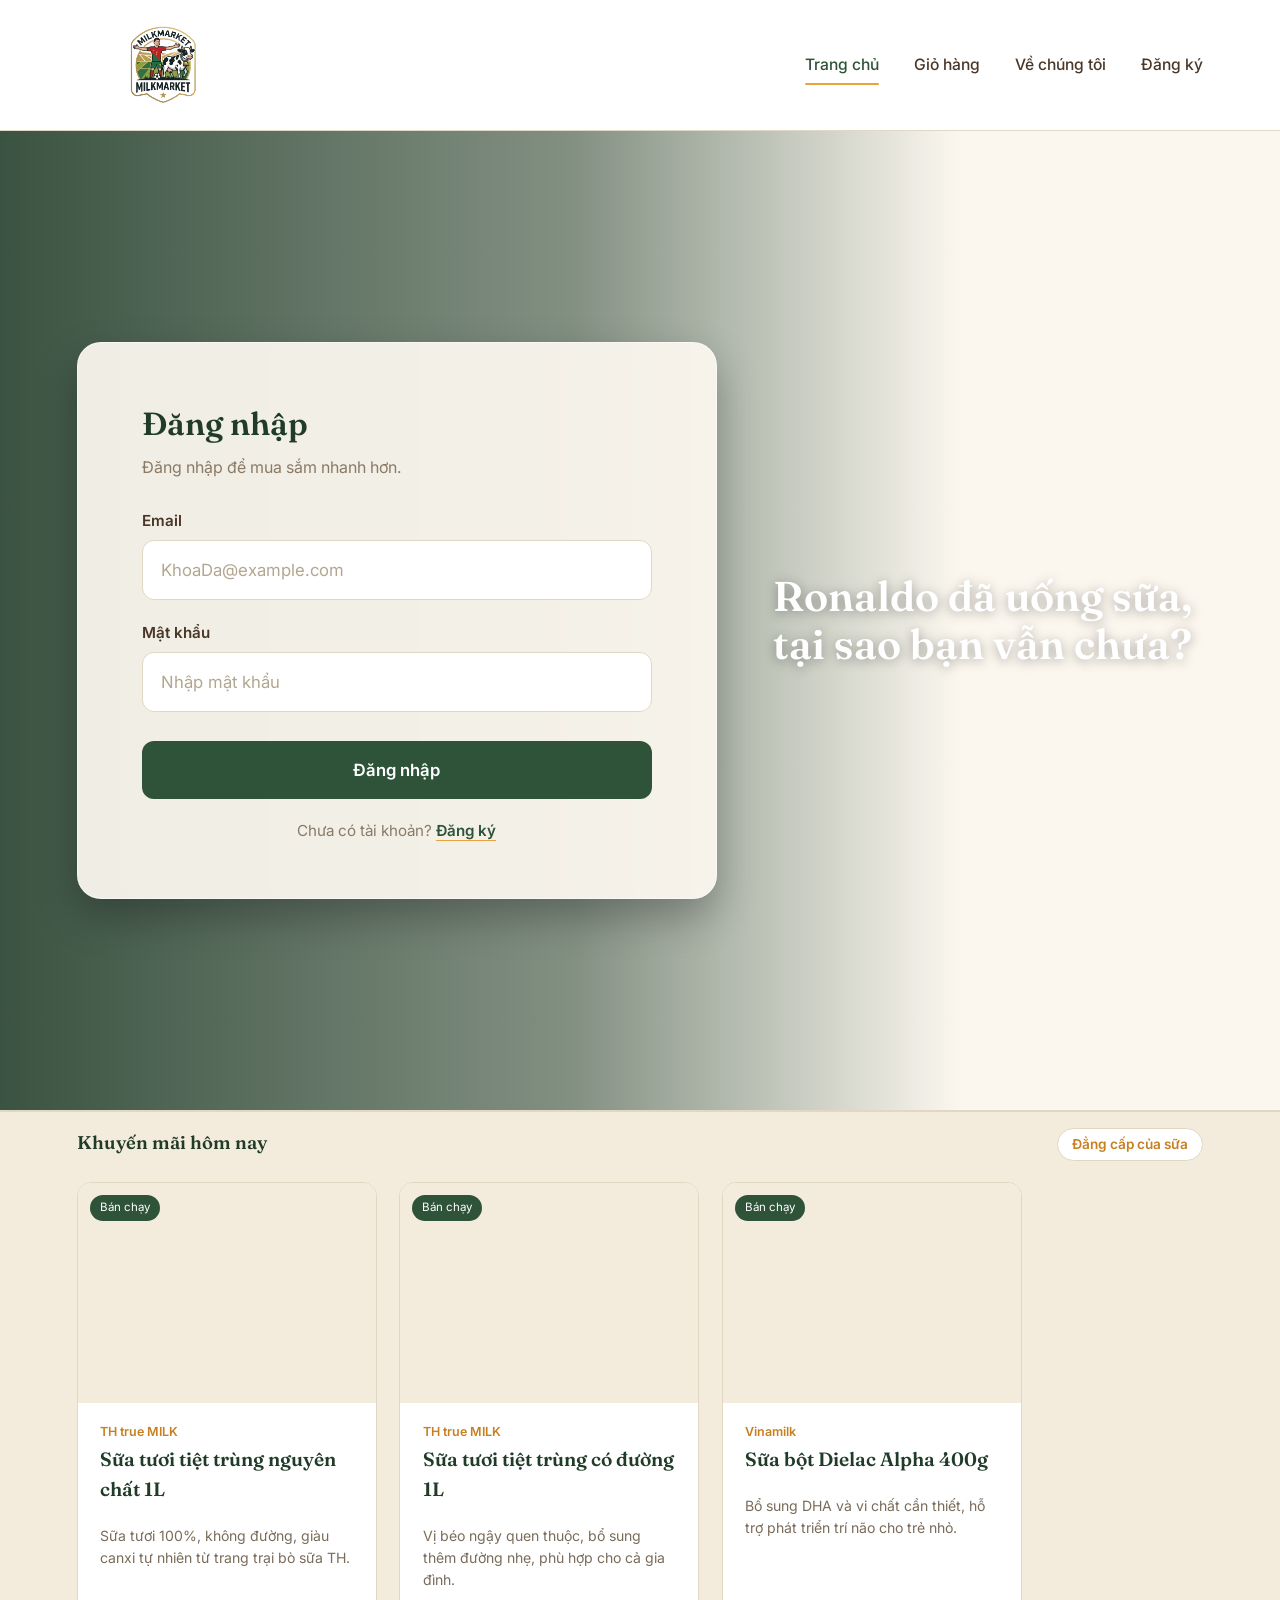
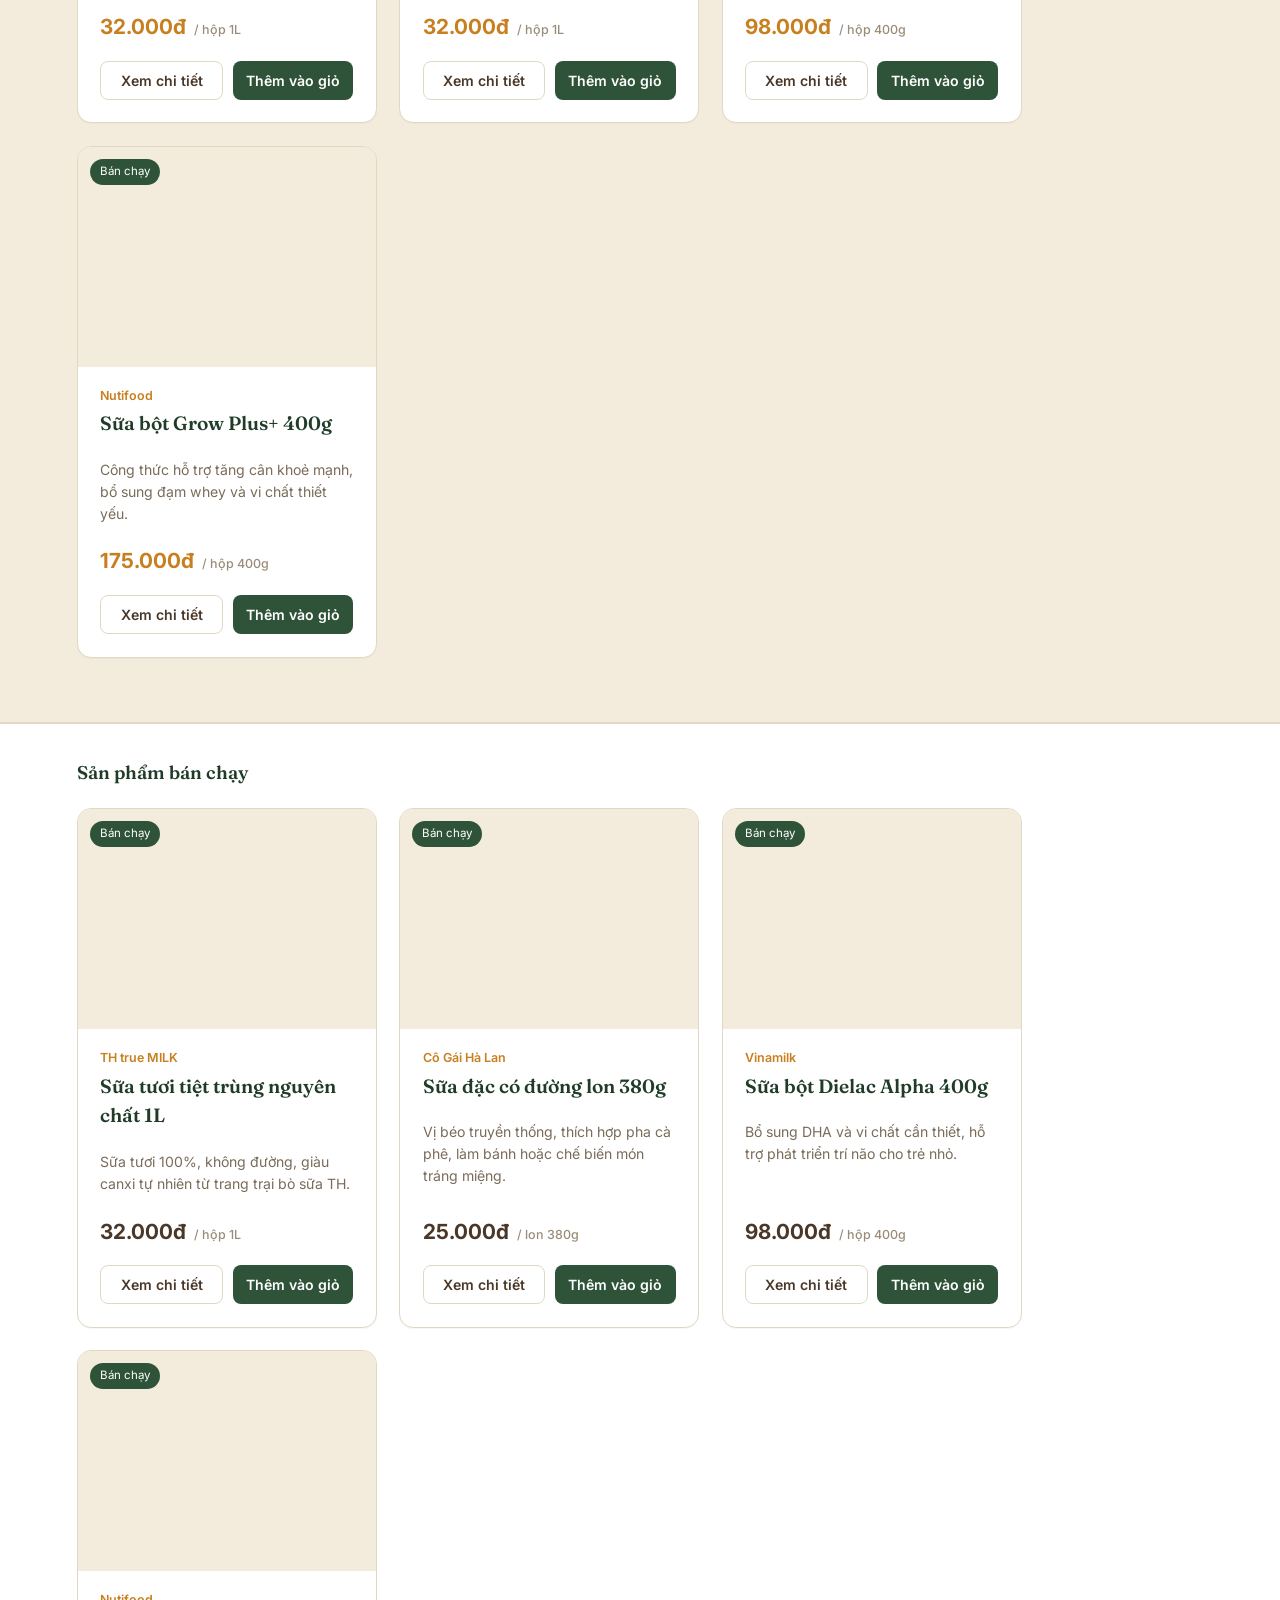
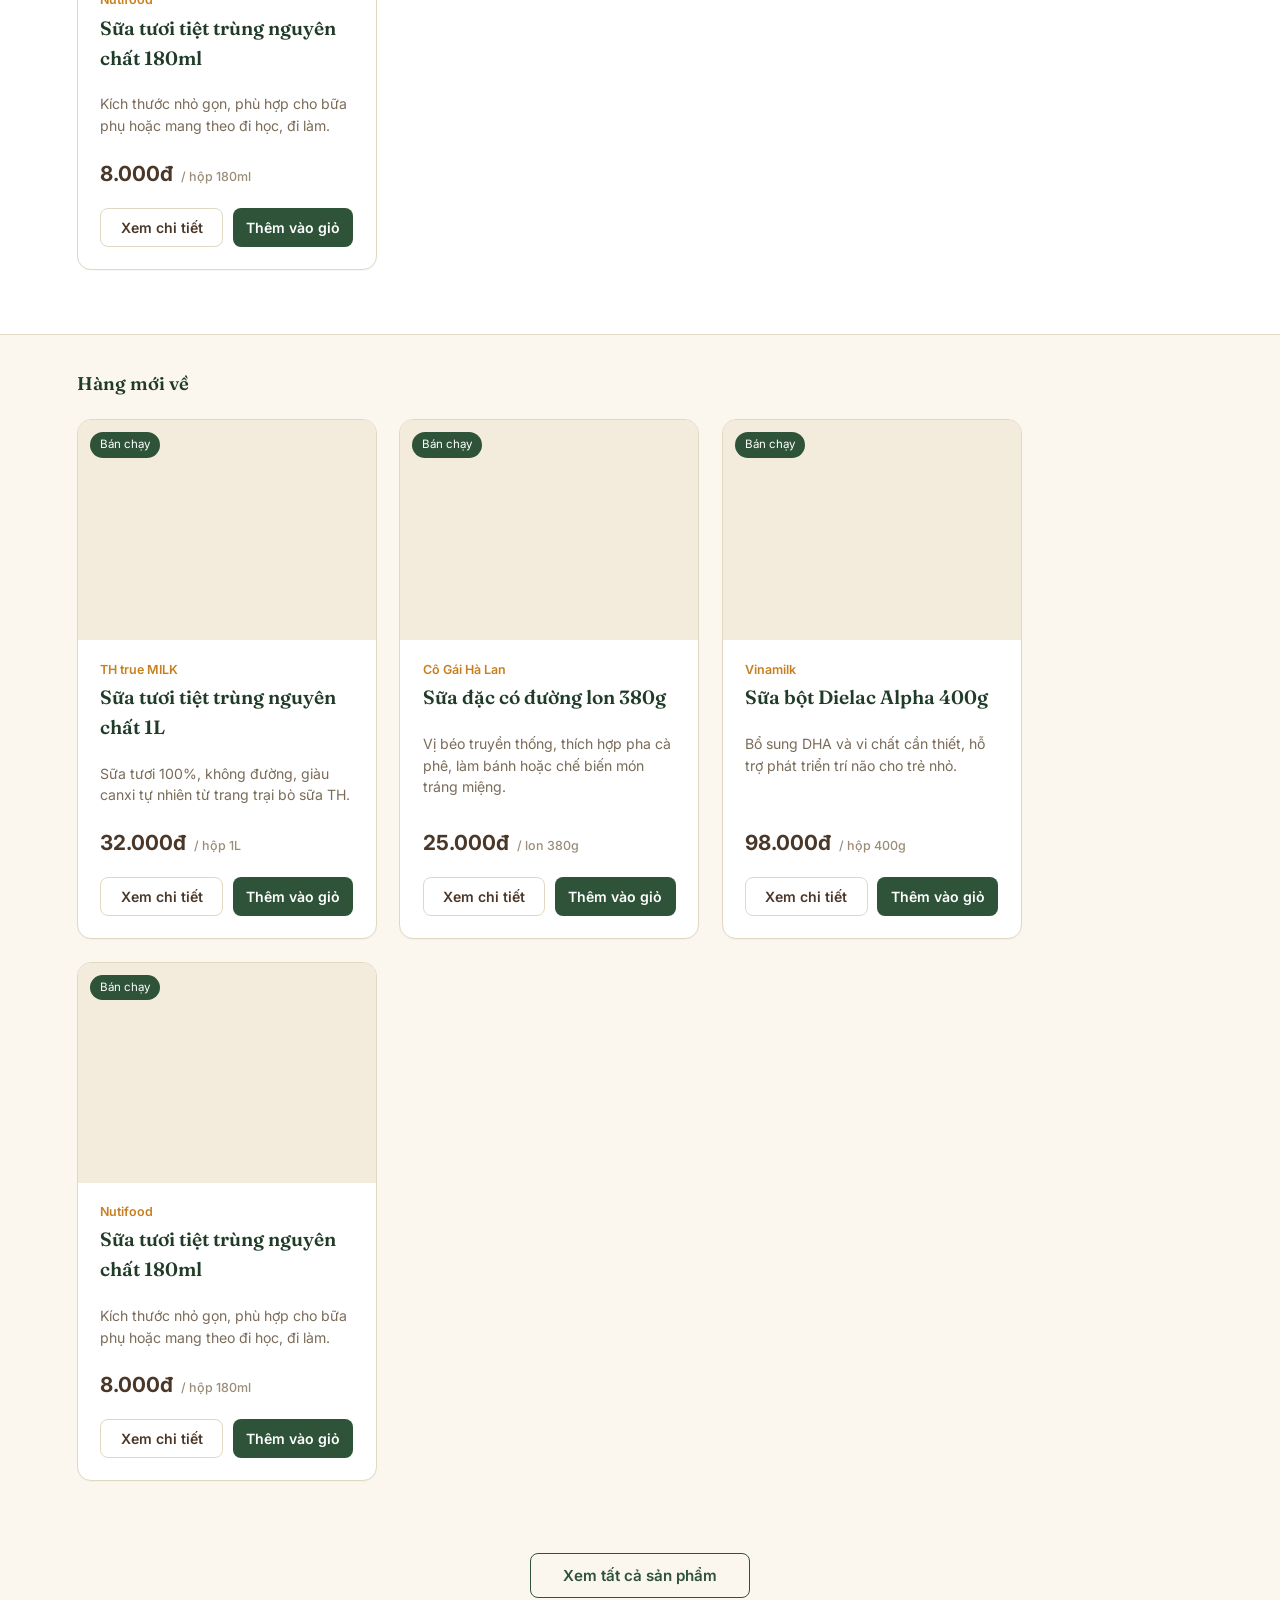
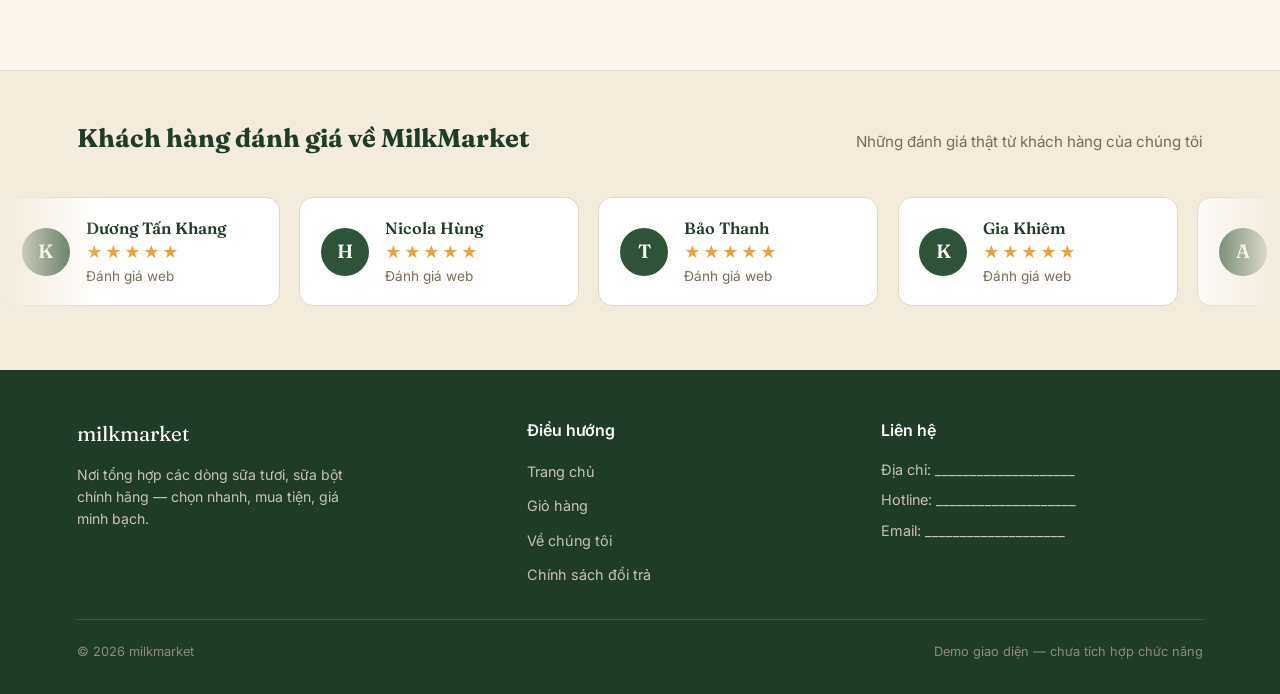
==== index.html @ 3c197a3c "Add files via upload" ====
<!DOCTYPE html>
<html lang="vi">
<head>
<meta charset="UTF-8">
<meta name="viewport" content="width=device-width, initial-scale=1.0">
<title>MilkMarket — Sữa tươi mỗi ngày</title>
<link rel="stylesheet" href="style.css">
<style>
  @import url('https://fonts.googleapis.com/css2?family=Fraunces:opsz,wght@9..144,500;9..144,600;9..144,700&family=Inter:wght@400;500;600;700&display=swap');

  :root{
    --cream: #FBF7EF;
    --cream-deep: #F3EBDC;
    --forest: #2E5339;
    --forest-deep: #203C29;
    --butter: #E8A33D;
    --butter-deep: #C77F1F;
    --cocoa: #4A3728;
    --line: #E1D8C4;
    --white: #FFFFFF;
  }

  *{ box-sizing: border-box; }
  html{ scroll-behavior: smooth; }
  body{
    margin:0;
    background: var(--cream);
    color: var(--cocoa);
    font-family: 'Inter', sans-serif;
    line-height: 1.55;
  }
  h1,h2,h3,.brand{
    font-family: 'Fraunces', serif;
    color: var(--forest-deep);
    margin: 0;
  }
  a{ color: inherit; text-decoration: none; }
  img{ max-width:100%; display:block; }

  
  /* ---------- NAVBAR ---------- */
  .navbar{
    display:flex;
    align-items:center;
    justify-content:space-between;
    padding: 18px 6vw;
    background: var(--white);
    border-bottom: 1px solid var(--line);
    position: sticky;
    top:0;
    z-index: 20;
  }
  .brand{
    font-size: 1.5rem;
    font-weight: 600;
    display:flex;
    align-items:center;
    gap:10px;
  }
  .brand .dot{
    width: 12px; height:12px; border-radius:50%;
    background: var(--butter);
    display:inline-block;
  }
  .nav-links{
    display:flex;
    gap: 2.2rem;
    font-size: 0.98rem;
    font-weight: 500;
  }
  .nav-links a{
    position:relative;
    padding: 4px 0;
    color: var(--cocoa);
  }
  .nav-links a:hover{ color: var(--forest); }
  .nav-links a.active{ color: var(--forest); }
  .nav-links a.active::after{
    content:"";
    position:absolute;
    left:0; right:0; bottom:-4px;
    height:2px;
    background: var(--butter);
    border-radius: 2px;
  }

  /* ---------- HERO ---------- */
  .hero{
    padding: 4.5rem 6vw 3rem;
    display:flex;
    align-items:center;
    justify-content:space-between;
    gap: 2rem;
    flex-wrap: wrap;
  }
  .hero-text h1{
    font-size: clamp(2rem, 4vw, 2.9rem);
    font-weight: 600;
    max-width: 14ch;
    line-height: 1.15;
  }
  .hero-text p{
    max-width: 46ch;
    margin-top: 1rem;
    color: #6b5c4c;
    font-size: 1.05rem;
  }
  .hero-badge{
    display:inline-flex;
    align-items:center;
    gap:8px;
    background: var(--cream-deep);
    border: 1px solid var(--line);
    padding: 6px 14px;
    border-radius: 999px;
    font-size: 0.85rem;
    color: var(--forest-deep);
    margin-bottom: 1.2rem;
  }
  .hero-badge .dot{
    width:7px;height:7px;border-radius:50%;
    background: var(--forest);
  }
  .hero-visual{
    width: 260px;
    height: 260px;
    border-radius: 50%;
    background: radial-gradient(circle at 35% 30%, #ffffff 0%, var(--cream-deep) 55%, var(--line) 100%);
    display:flex;
    align-items:center;
    justify-content:center;
    flex-shrink: 0;
    border: 1px solid var(--line);
  }
  .hero-visual svg{ width: 62%; }

  /* ---------- FILTERS ---------- */
  .filters-section{
    padding: 0 6vw 2.5rem;
  }
  .filters-section h2{
    font-size: 1.15rem;
    font-weight: 600;
    margin-bottom: 1rem;
  }
  .filter-box{
    background: var(--white);
    border: 1px solid var(--line);
    border-radius: 14px;
    padding: 1.3rem 1.5rem 1.5rem;
    max-width: 640px;
  }
  .filter-group{
    padding-bottom: 1.1rem;
    margin-bottom: 1.1rem;
    border-bottom: 1px solid var(--line);
  }
  .filter-group:last-child{
    padding-bottom: 0;
    margin-bottom: 0;
    border-bottom: none;
  }
  .filter-label{
    font-size: 0.82rem;
    color: #8a7a66;
    margin-bottom: 0.7rem;
    display:block;
  }
  .pill-row{
    display:flex;
    flex-wrap:wrap;
    gap: 0.6rem;
  }
  .pill{
    border: 1px solid var(--line);
    background: var(--cream);
    color: var(--cocoa);
    padding: 8px 18px;
    border-radius: 8px;
    font-size: 0.9rem;
    font-family: inherit;
    cursor: pointer;
    transition: border-color 0.15s ease, color 0.15s ease, background 0.15s ease;
  }
  .pill:hover{
    border-color: var(--forest);
    color: var(--forest-deep);
  }
  .pill.is-selected{
    background: var(--forest);
    border-color: var(--forest);
    color: var(--white);
  }

  /* ---------- PRODUCT SECTION ---------- */
  .product-section{
    padding: 1rem 6vw 4rem;
  }
  .product-section h2{
    font-size: 1.15rem;
    font-weight: 600;
    margin-bottom: 1.3rem;
  }

  .product-card{
    max-width: 300px;
    background: var(--white);
    border: 1px solid var(--line);
    border-radius: 14px;
    overflow: hidden;
    box-shadow: 0 1px 0 rgba(74,55,40,0.03);
  }
  .card-media{
    background: var(--cream-deep);
    padding: 1.8rem 1.5rem 1.2rem;
    display:flex;
    align-items:center;
    justify-content:center;
    position: relative;
  }
  .card-media .tag{
    position:absolute;
    top: 12px; left:12px;
    background: var(--forest);
    color:#fff;
    font-size: 0.72rem;
    padding: 4px 10px;
    border-radius: 999px;
  }
  .card-body{
    padding: 1.2rem 1.4rem 1.4rem;
  }
  .card-brand{
    font-size: 0.78rem;
    color: var(--butter-deep);
    font-weight: 600;
    margin-bottom: 4px;
  }
  .card-title{
    font-family: 'Fraunces', serif;
    font-size: 1.2rem;
    font-weight: 600;
    color: var(--forest-deep);
    margin-bottom: 6px;
  }
  .card-desc{
    font-size: 0.88rem;
    color: #7a6c5a;
    margin-bottom: 0.9rem;
  }
  .card-price-row{
    display:flex;
    align-items:baseline;
    justify-content:space-between;
    margin-bottom: 1.1rem;
  }
  .card-price{
    font-size: 1.3rem;
    font-weight: 700;
    color: var(--cocoa);
  }
  .card-price span{
    font-size: 0.78rem;
    font-weight: 500;
    color: #9a8c78;
    margin-left: 3px;
  }
  .card-actions{
    display:flex;
    gap: 0.6rem;
  }
  .btn{
    flex:1;
    padding: 10px 0;
    border-radius: 8px;
    font-size: 0.88rem;
    font-weight: 600;
    font-family: inherit;
    cursor: pointer;
    border: none;
    transition: background 0.15s ease, opacity 0.15s ease;
  }
  .btn-primary{
    background: var(--forest);
    color: #fff;
  }
  .btn-primary:hover{ background: var(--forest-deep); }
  .btn-outline{
    background: transparent;
    border: 1px solid var(--line);
    color: var(--cocoa);
  }
  .btn-outline:hover{ border-color: var(--cocoa); }

  /* ---------- FOOTER ---------- */
  footer{
    background: var(--forest-deep);
    color: #E9E4D8;
    padding: 3rem 6vw 2rem;
  }
  .footer-grid{
    display:grid;
    grid-template-columns: 1.3fr 1fr 1fr;
    gap: 2rem;
    padding-bottom: 2rem;
    border-bottom: 1px solid rgba(255,255,255,0.12);
  }
  .footer-grid h3{
    color: #fff;
    font-size: 1rem;
    margin-bottom: 1rem;
    font-family: 'Inter', sans-serif;
    font-weight: 600;
  }
  .footer-brand{
    font-family: 'Fraunces', serif;
    font-size: 1.3rem;
    color: #fff;
    margin-bottom: 0.7rem;
  }
  .footer-grid p{
    font-size: 0.88rem;
    color: #C9C2B4;
    max-width: 32ch;
  }
  .footer-links{
    list-style:none;
    padding:0; margin:0;
    display:flex;
    flex-direction:column;
    gap: 0.6rem;
  }
  .footer-links a{
    font-size: 0.9rem;
    color: #C9C2B4;
  }
  .footer-links a:hover{ color: #fff; }
  .footer-contact p{
    font-size: 0.9rem;
    color: #C9C2B4;
    margin: 0 0 0.5rem;
  }
  .footer-bottom{
    padding-top: 1.4rem;
    font-size: 0.8rem;
    color: #8f8a7d;
    display:flex;
    justify-content:space-between;
    flex-wrap:wrap;
    gap: 0.5rem;
  }

  @media (max-width: 720px){
    .navbar{ padding: 16px 5vw; flex-wrap: wrap; gap: 10px; }
    .nav-links{ gap: 1.2rem; font-size: 0.9rem; }
    .hero{ padding: 2.5rem 5vw 2rem; }
    .hero-visual{ width: 180px; height:180px; }
    .filters-section, .product-section{ padding-left: 5vw; padding-right: 5vw; }
    .filter-box{ padding: 1.1rem 1.2rem 1.3rem; max-width: none; }
    .footer-grid{ grid-template-columns: 1fr; gap: 1.6rem; }
  }
</style>
</head>
<body >

  
  <!-- ================= NAVBAR ================= -->
<nav class="navbar">
  <a href="index.html" class="brand">
    <img src="Milkmarket.png" alt="MilkMarket Logo" class="logo-img">
  </a>
  <div class="nav-links">
    <a href="index.html" class="active">Trang chủ</a>
    <a href="cart.html">Giỏ hàng</a>
    <a href="about.html">Về chúng tôi</a>
    <a href="SignUp.html" id="nav-auth">Đăng ký</a>
    <a href="#" id="nav-logout" class="nav-logout" hidden>Đăng xuất</a> 
  </div>
</nav>



<!-- ================= HERO + ĐĂNG NHẬP ================= -->
<section class="hero-login">

  <form class="login-card" id="login-form" action="#">
    <h2>Đăng nhập</h2>
    <p class="login-sub">Đăng nhập để mua sắm nhanh hơn.</p>

    <div class="login-field">
      <label for="email">Email</label>
      <input type="text" id="email" name="email" placeholder="KhoaDa@example.com" required>
    </div>

    <div class="login-field">
      <label for="mat-khau">Mật khẩu</label>
      <input type="password" id="mat-khau" name="mat-khau" placeholder="Nhập mật khẩu" required>
    </div>
 <p id="thong-bao-dang-nhap" class="login-alert"></p>

    <button type="submit" class="btn-login">Đăng nhập</button>
    <p class="login-switch">Chưa có tài khoản? <a href="SignUp.html">Đăng ký</a></p>
  </form>

  <div class="hero-login-text">
    
    <h1>Ronaldo đã uống sữa, tại sao bạn vẫn chưa?</h1>
    
  </div>

</section>



  <!-- ================= PRODUCT (card) ================= -->
<main class="home-main">

  <!-- ===== KHUYẾN MÃI ===== -->
  <section class="product-section sale-section" id="khuyen-mai">
    <div class="section-head sale-head">
      <h2>Khuyến mãi hôm nay</h2>
      <p id="sale-note">Đẳng cấp của sữa </p>
    </div>
    <div class="product-list" id="sale-list"></div>
  </section>

  <!-- ===== BÁN CHẠY ===== -->
  <section class="product-section alt" id="ban-chay">
    <div class="section-head">
      <h2>Sản phẩm bán chạy</h2>
    </div>
    <div class="product-list" id="hot-list"></div>
  </section>

  <!-- ===== HÀNG MỚI ===== -->
  <section class="product-section" id="hang-moi">
    <div class="section-head">
      <h2>Hàng mới về</h2>
    </div>
    <div class="product-list" id="new-list"></div>
  </section>

  <div class="view-all-wrap">
    <button class="btn-view-all" type="button" onclick="window.location.href='allproducts.html'">Xem tất cả sản phẩm</button>
  </div>

</main>

<!-- ================= ĐÁNH GIÁ KHÁCH HÀNG ================= -->
<section class="review-section" id="danh-gia">
  <div class="section-head">
    <h2>Khách hàng đánh giá về MilkMarket</h2>
    <p>Những đánh giá thật từ khách hàng của chúng tôi</p>
  </div>
  <div class="review-marquee">
    <div class="review-track" id="review-track"></div>
  </div>
</section>

  <!-- ================= FOOTER ================= -->
  <footer>
    <div class="footer-grid">
      <div>
        <div class="footer-brand">milkmarket</div>
        <p>Nơi tổng hợp các dòng sữa tươi, sữa bột chính hãng — chọn nhanh, mua tiện, giá minh bạch.</p>
      </div>
      <div>
        <h3>Điều hướng</h3>
        <ul class="footer-links">
          <li><a href="index.html">Trang chủ</a></li>
          <li><a href="cart.html">Giỏ hàng</a></li>
          <li><a href="about.html">Về chúng tôi</a></li>
          <li><a href="#">Chính sách đổi trả</a></li>
        </ul>
      </div>
      <div class="footer-contact">
        <h3>Liên hệ</h3>
        <p>Địa chỉ: ____________________</p>
        <p>Hotline: ____________________</p>
        <p>Email: ____________________</p>
      </div>
    </div>
    <div class="footer-bottom">
      <span>© 2026 milkmarket</span>
      <span>Demo giao diện — chưa tích hợp chức năng</span>
    </div>
  </footer>
<script src="data.js"></script>
<script src="cart.js"></script>
<script src="home.js"></script>
<script src="Login.html"></script>
</body>
</html>
---- style.css ----
/* style.css — layout cho danh sách sản phẩm hiển thị ngang, có khoảng cách (gap) */
/* ===== Cấu hình Logo trong Navbar ===== */
/* ===== Cấu hình Logo trong Navbar ===== */
.navbar {
  overflow: visible;     /* Cho phép logo hiển thị tự nhiên, không bị bó buộc chiều cao */
}

.brand {
  display: flex;
  align-items: center;
  height: 100%;
}

.brand .logo-img {
  height: 94px;          /* Tăng chiều cao logo vừa vặn, đẹp mắt trên thanh navbar */
  width: auto;           /* Tự động co giãn theo tỷ lệ thực tế của ảnh logo */
  object-fit: contain;
  display: block;
  max-height: none;      
}
.product-list{
  display: flex;
  flex-wrap: wrap;      /* hết chỗ thì tự xuống dòng, không tràn ngang vô hạn */
  gap: 1.4rem;           /* khoảng cách đều giữa các card, cả chiều ngang lẫn dọc */
}

.product-list{
  display: grid;
  grid-template-columns: repeat(auto-fill, minmax(260px, 300px));
  gap: 1.4rem;
  justify-content: start;   /* các card căn từ trái qua, hàng cuối không bị giãn to lấp đầy */
}

/* Nút "Xem tất cả sản phẩm" - căn giữa bên dưới danh sách sản phẩm */
.view-all-wrap{
  display: flex;
  justify-content: center;   /* căn nút vào giữa theo chiều ngang */
  margin-top: 2rem;
}

.btn-view-all{
  padding: 12px 32px;
  border-radius: 8px;
  border: 1px solid var(--forest);
  background: transparent;
  color: var(--forest);
  font-family: inherit;
  font-size: 0.95rem;
  font-weight: 600;
  cursor: pointer;
  transition: background 0.15s ease, color 0.15s ease;
}

.btn-view-all:hover{
  background: var(--forest);
  color: #fff;
}
/* ===== Card: bố cục để nút luôn thẳng hàng ===== */
.product-card{
  display: flex;
  flex-direction: column;
  transition: transform 0.2s ease, box-shadow 0.2s ease;
}
.product-card:hover{
  transform: translateY(-4px);
  box-shadow: 0 10px 24px rgba(74, 55, 40, 0.12);
}
.card-body{
  display: flex;
  flex-direction: column;
  flex: 1;
}
.card-price-row{
  margin-top: auto;   /* đẩy giá + nút xuống đáy card */
  padding-top: 0.4rem;
}

/* ===== Ảnh sản phẩm trong card ===== */
.card-media{
  height: 220px;              /* mọi ảnh cùng một khung */
  padding: 1.2rem;
  overflow: hidden;
  background: radial-gradient(circle at 50% 40%, #ffffff 0%, var(--cream-deep) 75%);
}
.card-media img{
  width: 100%;
  height: 100%;
  object-fit: contain;        /* giữ nguyên tỉ lệ, không méo */
  mix-blend-mode: multiply;   /* nền trắng của ảnh hoà vào nền kem */
  filter: drop-shadow(0 6px 8px rgba(74, 55, 40, 0.15));
  transition: transform 0.3s ease;
}
.product-card:hover .card-media img{
  transform: scale(1.07);
}

/* ===== Ảnh ở trang chi tiết ===== */
.detail-media img{
  mix-blend-mode: multiply;
  filter: drop-shadow(0 8px 12px rgba(74, 55, 40, 0.18));
}
/* Giá gốc gạch ngang */
.gia-cu{
  font-size: 0.85rem;
  color: #9a8c78;
  text-decoration: line-through;
}

/* Nhãn giảm giá màu cam */
.card-media .tag.tag-sale{
  background: var(--butter-deep);
}

/* Section khuyến mãi */
.sale-section{
  background: var(--cream-deep);
  border-top: 1px solid var(--line);
  border-bottom: 1px solid var(--line);
  padding-top: 2rem;
}
/* =====================================================
   HERO: banner ảnh, form đăng nhập nằm bên trái trong banner
   ===================================================== */
.hero-login{
  display: grid;
grid-template-columns: minmax(380px, 640px) 1fr; /* form trái | chữ phải */
  gap: 3.5rem;
  align-items: center;
  min-height: 980px;                                /* ❌ 480px → ✅ 680px: banner dài ra để thấy toàn cảnh */
  padding: 3rem 6vw;
  background-image:
    /* tối bên trái (chỗ form + chữ), trong suốt dần sang phải để lộ Ronaldo */
    linear-gradient(90deg, rgba(32,60,41,.88) 0%, rgba(32,60,41,.55) 45%, rgba(32,60,41,0) 75%),
    url("https://www.whoa.in/download/cristiano-ronaldo-drinking-milk");
  background-size: cover;
  background-position: 75% 0%;                      /* ❌ 75% 15% → ✅ 75% 0%: bám mép trên, không cắt mặt */
  background-repeat: no-repeat;
  border-bottom: 1px solid var(--line);
}
/* ----- Form (trái): kiểu kính mờ, nổi trên ảnh ----- */
.login-card{
  background: rgba(251,247,239,.94);
  backdrop-filter: blur(8px);
  -webkit-backdrop-filter: blur(8px);
  border: 1px solid rgba(255,255,255,.55);
  border-radius: 24px;
  padding: 3.5rem 4rem;                             /* ❌ 5rem → ✅ 3.5rem 4rem: đỡ quá dày, form vẫn to */
  box-shadow: 0 18px 40px rgba(0,0,0,.28);
}
.login-card h2{ font-size: 2rem; font-weight: 600; margin-bottom: .4rem; }
.login-sub{ color: #8a7a66; font-size: 1rem; margin: 0 0 1.8rem; }

.login-field{ margin-bottom: 1.3rem; }
.login-field label{ display: block; font-size: .95rem; font-weight: 600; margin-bottom: 8px; }
.login-field input{
  width: 100%; padding: 16px 18px; font: inherit; font-size: 1.05rem; color: var(--cocoa);
  background: #fff; border: 1px solid var(--line); border-radius: 12px;
  transition: border-color .15s, box-shadow .15s;
}
.login-field input::placeholder{ color: #b3a690; }
.login-field input:focus{
  outline: none; border-color: var(--butter);
  box-shadow: 0 0 0 3px rgba(232,163,61,.25);
}

.btn-login{
  width: 100%; padding: 16px 0; border: none; border-radius: 12px; cursor: pointer;
  background: var(--forest); color: #fff; font: inherit; font-weight: 600; font-size: 1.05rem;
  margin-top: .5rem; transition: background .15s, transform .1s;
}
.btn-login:hover{ background: var(--forest-deep); }
.btn-login:active{ transform: translateY(1px); }

.login-switch{ text-align: center; font-size: .95rem; color: #8a7a66; margin: 1.2rem 0 0; }
.login-switch a{ color: var(--forest); font-weight: 600; border-bottom: 1px solid var(--butter); }
.login-switch a:hover{ color: var(--butter-deep); }
/* ----- Nội dung giới thiệu (phải): chữ trắng trên ảnh ----- */
.hero-login-text h1{
  color: #fff;
  font-size: clamp(1.8rem, 3.4vw, 2.6rem);
  line-height: 1.15; font-weight: 600; max-width: 18ch;
  text-shadow: 0 2px 12px rgba(0,0,0,.35);
}
.hero-login-text p{
  color: rgba(255,255,255,.9);
  font-size: 1rem; max-width: 50ch; margin: .9rem 0 0;
}
.hero-login .hero-badge{ background: rgba(255,255,255,.95); }

.hero-points{ list-style: none; padding: 0; margin: 1.3rem 0 0; display: flex; flex-wrap: wrap; gap: .6rem 1.5rem; }
.hero-points li{ display: flex; align-items: center; gap: .5rem; font-size: .88rem; color: #fff; }
.hero-points li::before{
  content: "✓"; width: 19px; height: 19px; border-radius: 50%; flex-shrink: 0;
  background: var(--butter); color: var(--forest-deep); font-size: .7rem; font-weight: 700;
  display: flex; align-items: center; justify-content: center;
}

/* =====================================================
   TIÊU ĐỀ SECTION (dùng chung cho cả 3 section)
   ===================================================== */
.section-head{
  display: flex;
  align-items: baseline;
  justify-content: space-between;
  flex-wrap: wrap;
  gap: .5rem;
  margin-bottom: 1.3rem;
}
.product-section .section-head h2{ margin: 0; }   /* bỏ margin-bottom cũ của h2 */

/* Section khuyến mãi */
.sale-section{
  background: var(--cream-deep);
  border-top: 1px solid var(--line);
  border-bottom: 1px solid var(--line);
  padding-top: 2.2rem;
}
.sale-head p{
  margin: 0;
  font-size: .85rem;
  font-weight: 600;
  color: var(--butter-deep);
  background: #fff;
  border: 1px solid var(--line);
  padding: 5px 14px;
  border-radius: 999px;
}
.sale-head p:empty{ display: none; }              /* chưa có nội dung thì ẩn, không hiện khung rỗng */

/* Section bán chạy: nền trắng để tách khỏi 2 section còn lại */
.product-section.alt{
  background: var(--white);
  border-top: 1px solid var(--line);
  border-bottom: 1px solid var(--line);
  padding-top: 2.2rem;
}
#hang-moi{ padding-top: 2.2rem; padding-bottom: 1.5rem; }

/* =====================================================
   NÚT "XEM TẤT CẢ SẢN PHẨM": căn giữa + cách footer
   ===================================================== */
.view-all-wrap{
  display: flex;
  justify-content: center;
  padding: 1rem 0 4.5rem;                           /* 4.5rem = khoảng cách với footer */
}

/* ----- Điện thoại / màn hình hẹp ----- */
@media (max-width: 820px){
  .hero-login{
    grid-template-columns: 1fr;
    gap: 1.6rem;
    min-height: auto;
    padding: 1.8rem 5vw;
  }
  .hero-login-text{ order: -1; }                    /* chữ lên trên, form xuống dưới */
}

/* =====================================================
   GIÁ: giá mới (đậm) + giá cũ (gạch ngang) + đơn vị
   ===================================================== */
.card-price{
  display: flex;
  align-items: baseline;
  flex-wrap: wrap;
  gap: 0 .5rem;                                     /* khoảng cách giữa giá mới / giá cũ / đơn vị */
}
.card-price .gia-moi{
  font-size: 1.3rem;
  font-weight: 700;
  color: var(--cocoa);
  margin-left: 0;
}
.sale-section .card-price .gia-moi,
.card-price .gia-moi:has(+ .gia-cu){
  color: var(--butter-deep);                        /* giá đang giảm: màu cam nổi bật */
}
.card-price .gia-cu{
  font-size: .85rem;
  font-weight: 500;
  color: #9a8c78;
  text-decoration: line-through;
  margin-left: 0;
}
.card-price .gia-donvi{
  font-size: .78rem;
  font-weight: 500;
  color: #9a8c78;
  margin-left: 0;
}

/* Avatar tròn thay cho nút Đăng ký */
.nav-links a.nav-avatar{
  width: 42px;
  height: 42px;
  padding: 0;
  border-radius: 50%;
  background: var(--forest);
  color: #fff;
  font-weight: 700;
  font-size: 1.05rem;
  display: flex;
  align-items: center;
  justify-content: center;
  border: 2px solid var(--butter);
}
.nav-links a.nav-avatar:hover{ background: var(--forest-deep); color: #fff; }
/* Nút đăng xuất cạnh avatar */
.nav-links a.nav-logout{
  padding: 8px 16px;
  border: 1px solid var(--line);
  border-radius: 999px;
  font-size: .9rem;
  color: var(--cocoa);
  transition: background .15s, color .15s;
}
.nav-links a.nav-logout:hover{ background: var(--forest); color: #fff; border-color: var(--forest); }
.nav-links{ align-items: center; }   /* avatar và nút đăng xuất thẳng hàng */

/* ===== Sau khi đăng nhập: ẩn form, hero gọn lại ===== */
body.da-dang-nhap .login-card{ display: none; }

body.da-dang-nhap .hero-login{
  grid-template-columns: 1fr;       /* chỉ còn 1 cột chữ */
  min-height: 560px;                /* ❌ 980px → ✅ 560px: banner vừa màn hình */
  background-image:
    linear-gradient(90deg, rgba(32,60,41,.85) 0%, rgba(32,60,41,.45) 50%, rgba(32,60,41,0) 80%),
    url("https://www.whoa.in/download/cristiano-ronaldo-drinking-milk");
  background-position: 75% 15%;     /* hạ xuống chút để không cắt mặt */
}
body.da-dang-nhap .hero-login-text h1{
  font-size: clamp(2.2rem, 5vw, 3.4rem);   /* chữ to hơn vì không còn form */
  max-width: 14ch;
}

/* ---------- ĐÁNH GIÁ KHÁCH HÀNG ---------- */
.review-section{
  padding: 3rem 0 4rem;
  background: #F3EBDC;
  border-top: 1px solid #E1D8C4;
  overflow: hidden;
}
.review-section .section-head{
  text-align: center;
  padding: 0 6vw;
  margin-bottom: 2rem;
}
.review-section .section-head h2{
  font-family: 'Fraunces', serif;
  font-size: 1.6rem;
  color: #203C29;
  margin: 0 0 0.4rem;
}
.review-section .section-head p{
  margin: 0;
  color: #7a6c5a;
  font-size: 0.95rem;
}

.review-marquee{
  overflow: hidden;
  -webkit-mask-image: linear-gradient(to right, transparent, #000 8%, #000 92%, transparent);
          mask-image: linear-gradient(to right, transparent, #000 8%, #000 92%, transparent);
}
.review-track{
  display: flex;
  gap: 1.2rem;
  width: max-content;
  animation: review-scroll 28s linear infinite;
}
.review-marquee:hover .review-track{ animation-play-state: paused; }

@keyframes review-scroll{
  from{ transform: translateX(0); }
  to{ transform: translateX(calc(-50% - 0.6rem)); }
}

.review-card{
  flex: 0 0 auto;
  width: 280px;
  display: flex;
  align-items: center;
  gap: 1rem;
  background: #fff;
  border: 1px solid #E1D8C4;
  border-radius: 14px;
  padding: 1.1rem 1.3rem;
}
.review-avatar{
  width: 48px;
  height: 48px;
  flex-shrink: 0;
  border-radius: 50%;
  background: #2E5339;
  color: #fff;
  font-family: 'Fraunces', serif;
  font-weight: 600;
  font-size: 1.2rem;
  display: flex;
  align-items: center;
  justify-content: center;
}
.review-name{
  font-family: 'Fraunces', serif;
  font-size: 1.02rem;
  font-weight: 600;
  color: #203C29;
  margin: 0 0 2px;
}
.review-stars{
  color: #E8A33D;
  font-size: 1rem;
  letter-spacing: 2px;
  line-height: 1.2;
}
.review-text{
  margin: 4px 0 0;
  font-size: 0.85rem;
  color: #7a6c5a;
}

@media (max-width: 720px){
  .review-card{ width: 240px; padding: 0.9rem 1rem; }
  .review-track{ animation-duration: 22s; }
}
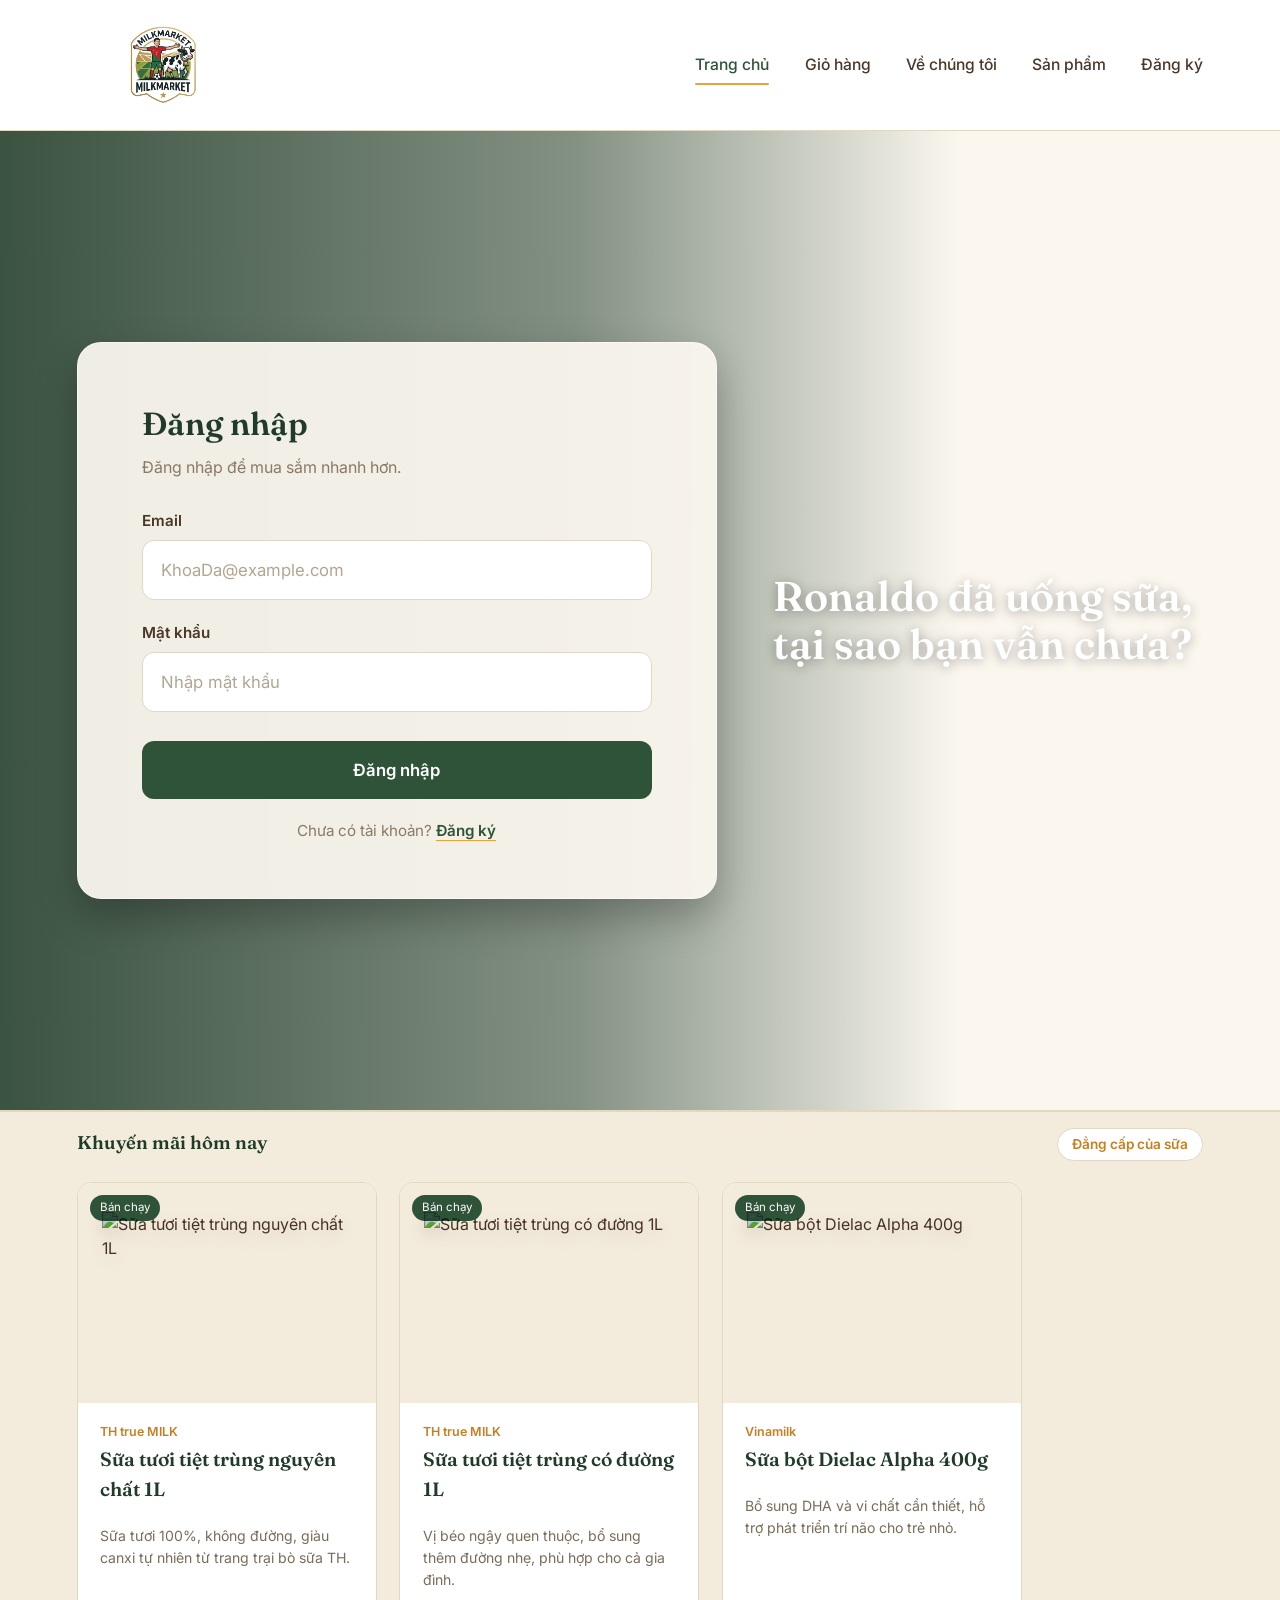
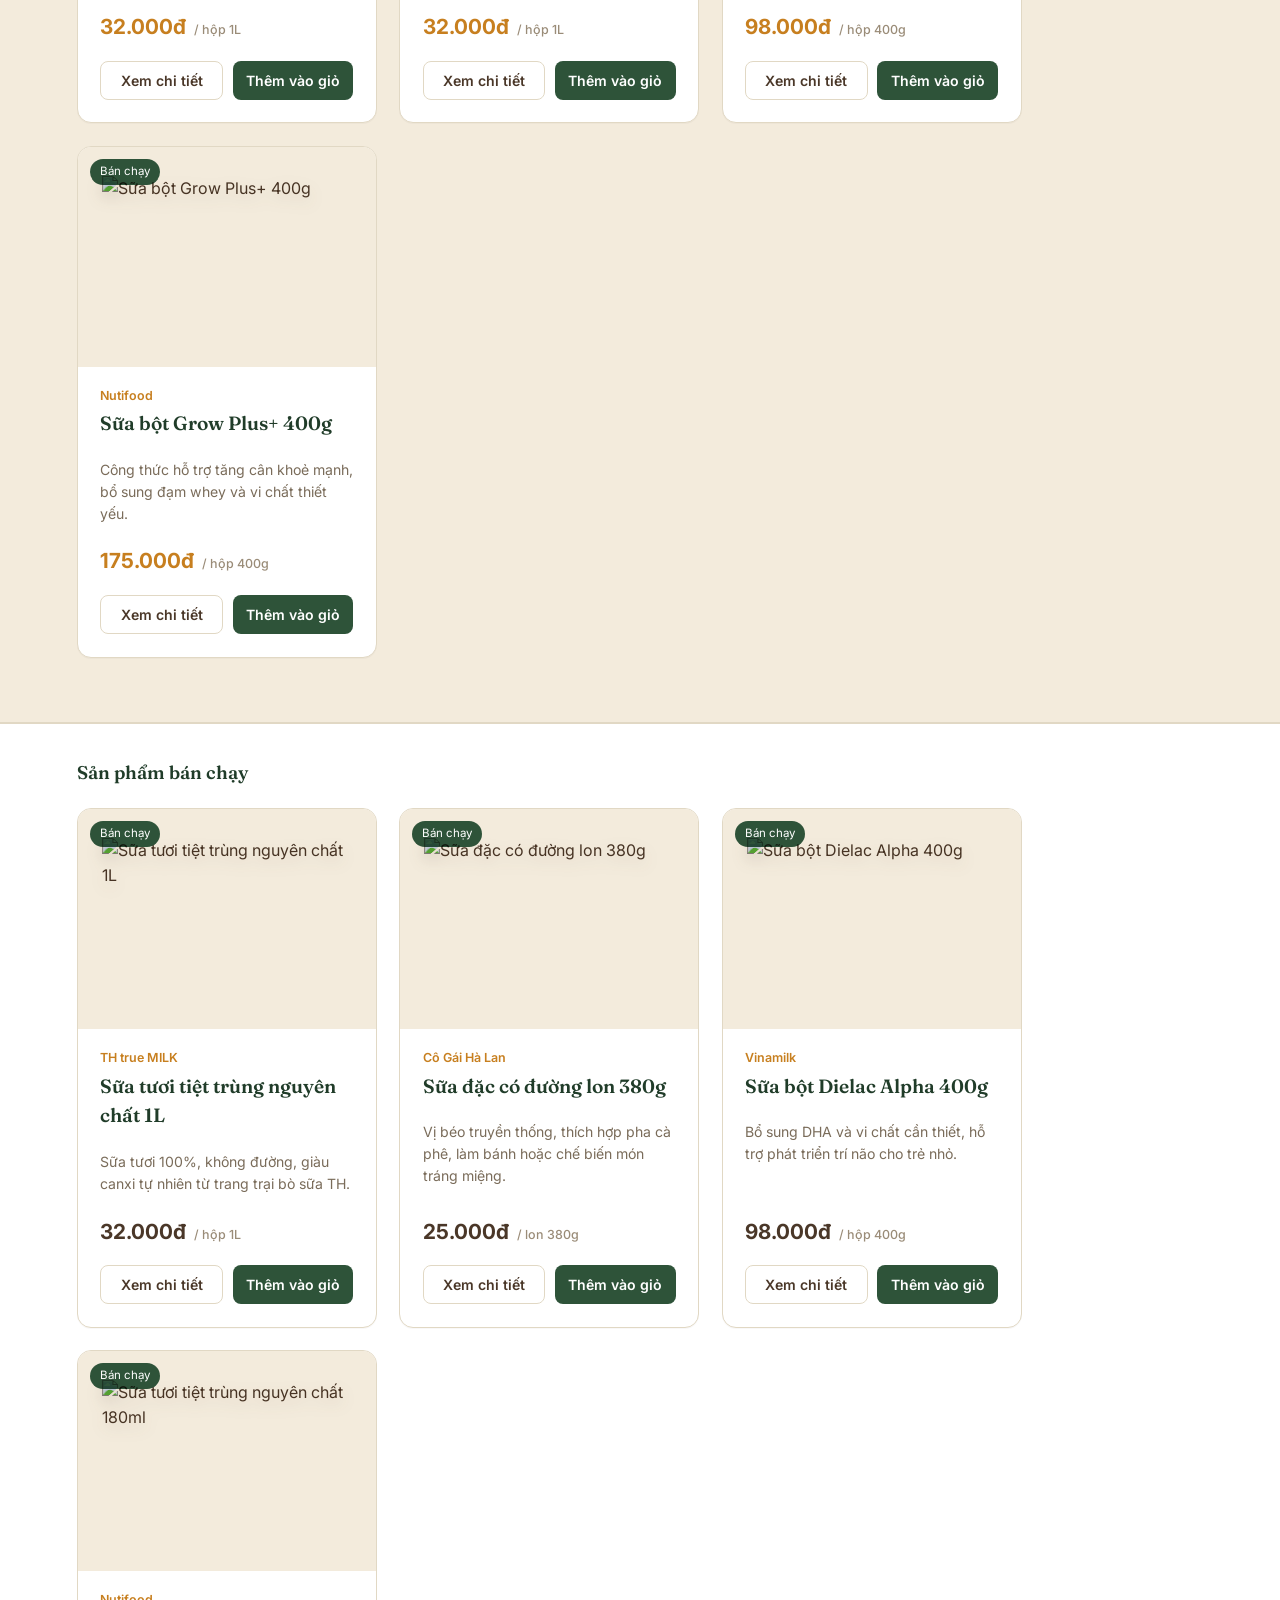
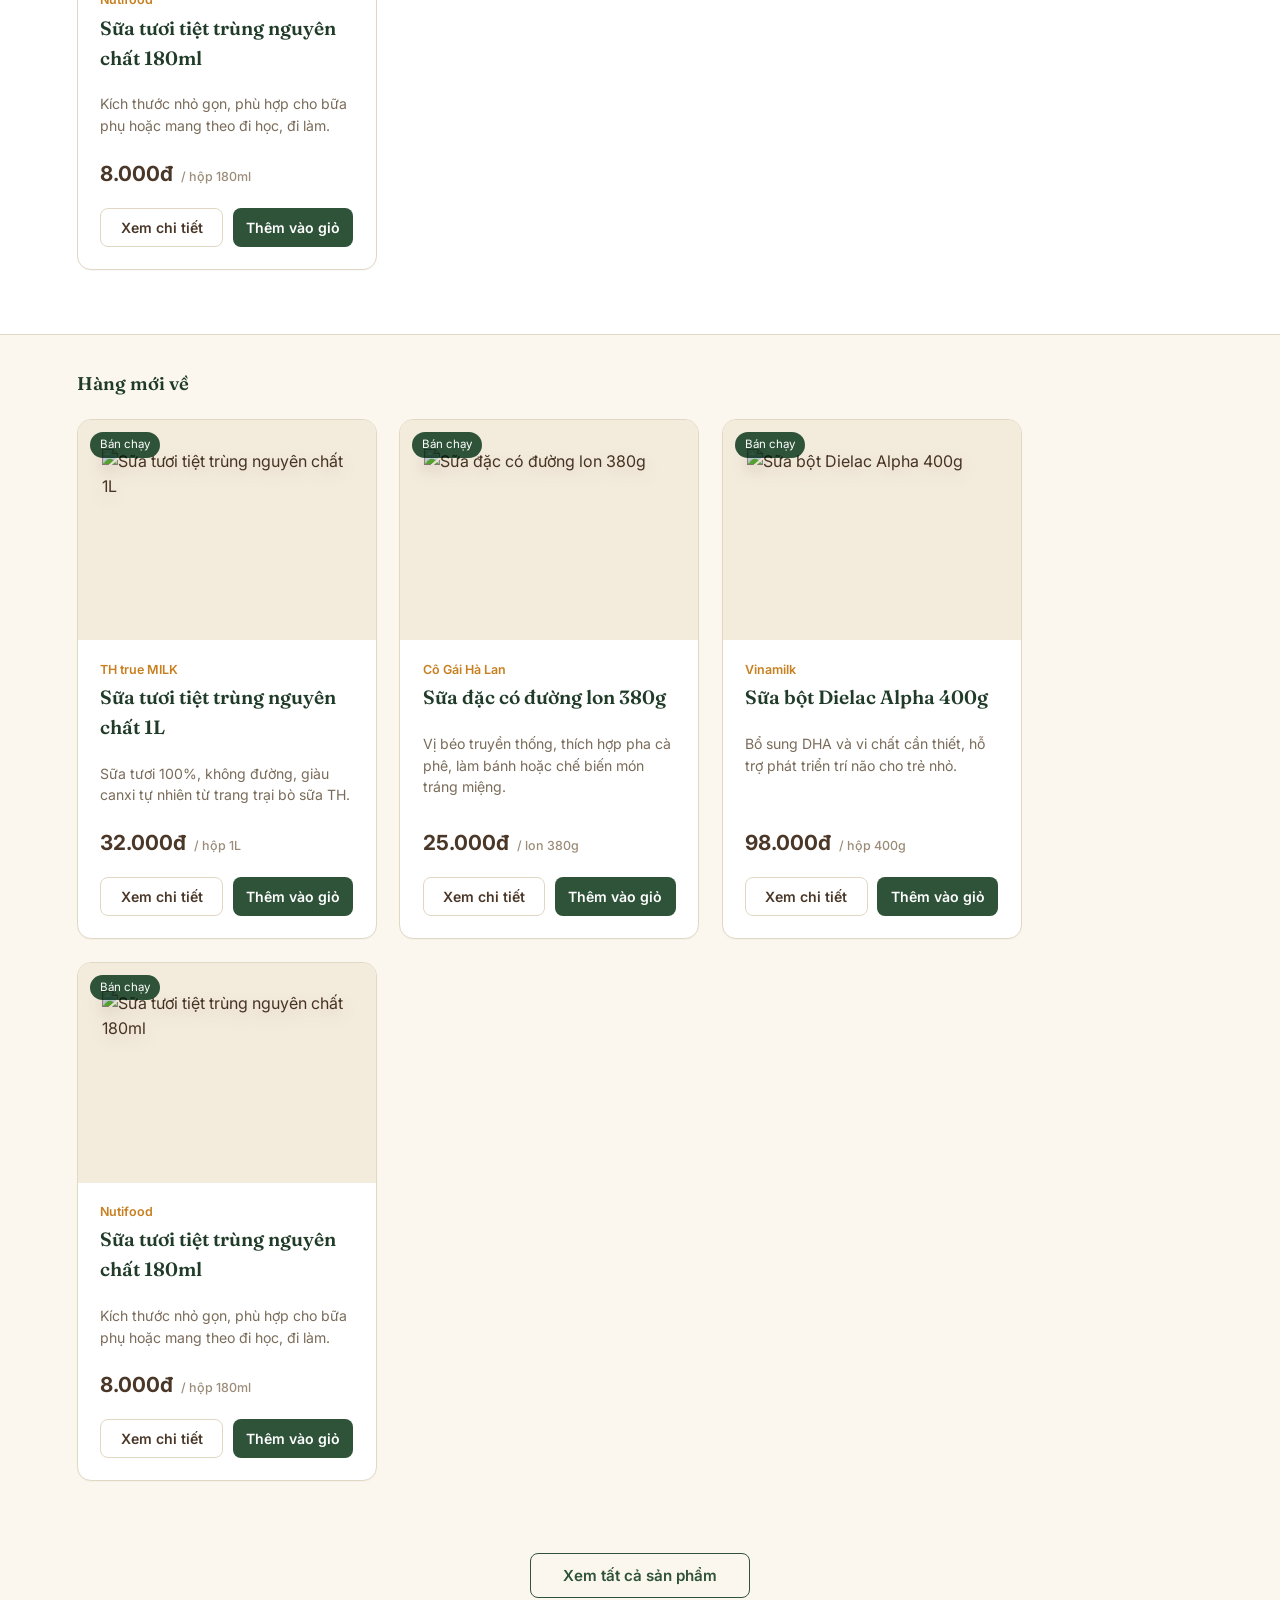
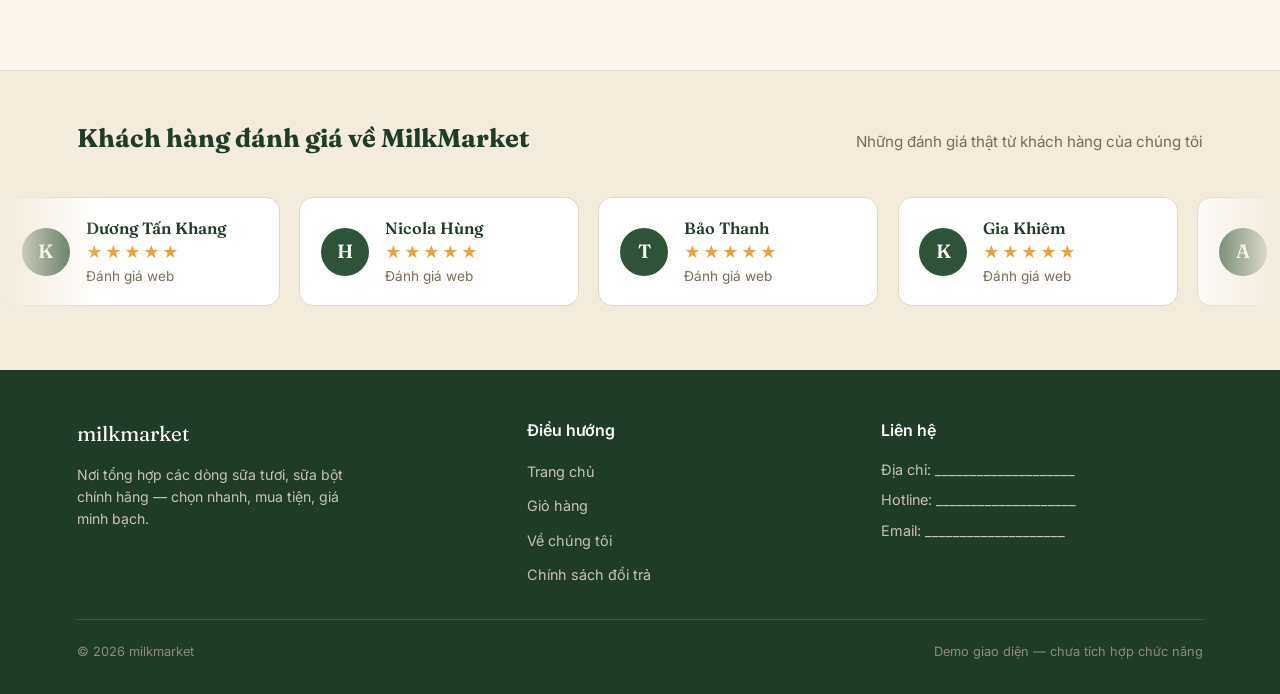
==== commit edec3351: "Add files via upload" ====
--- a/index.html
+++ b/index.html
@@ -373,6 +373,7 @@
     <a href="index.html" class="active">Trang chủ</a>
     <a href="cart.html">Giỏ hàng</a>
     <a href="about.html">Về chúng tôi</a>
+     <a href="allproducts.html">Sản phẩm</a>
     <a href="SignUp.html" id="nav-auth">Đăng ký</a>
     <a href="#" id="nav-logout" class="nav-logout" hidden>Đăng xuất</a> 
   </div>
--- a/style.css
+++ b/style.css
@@ -418,8 +418,45 @@
   font-size: 0.85rem;
   color: #7a6c5a;
 }
-
+/* ---- CSS CHO GIỎ HÀNG TRỐNG ---- */
+.empty-cart {
+  text-align: center; /* Canh giữa nội dung */
+  padding: 40px 20px;
+  background-color: #f9f9f9;
+  border-radius: 8px;
+  margin-bottom: 20px;
+}
+
+.empty-cart p {
+  font-size: 18px;
+  color: #555;
+  margin-bottom: 20px;
+  font-weight: 500;
+}
+
+/* Nút mua ngay thiết kế nổi bật */
+.btn-mua-ngay {
+  display: inline-block;
+  background-color: #28a745; /* Màu xanh lá nổi bật (có thể đổi màu tuỳ theme) */
+  color: white;
+  padding: 12px 25px;
+  font-size: 16px;
+  text-decoration: none; /* Bỏ gạch chân của thẻ a */
+  border-radius: 5px;
+  font-weight: bold;
+  transition: background-color 0.3s ease;
+}
+
+.btn-mua-ngay:hover {
+  background-color: #218838; /* Di chuột vào sẽ tối màu hơn 1 tí */
+  color: white;
+}
 @media (max-width: 720px){
   .review-card{ width: 240px; padding: 0.9rem 1rem; }
   .review-track{ animation-duration: 22s; }
-}+}
+.qty-box{ display:flex; align-items:center; border:1px solid var(--line); border-radius:8px; overflow:hidden; }
+.qty-box button{ width:34px; height:34px; border:none; background:#fff; font-size:1.1rem; cursor:pointer; }
+.qty-box button:hover:not(:disabled){ background:var(--cream-deep); }
+.qty-box button:disabled{ opacity:.4; cursor:not-allowed; }
+.qty-box span{ width:38px; text-align:center; font-weight:600; }
